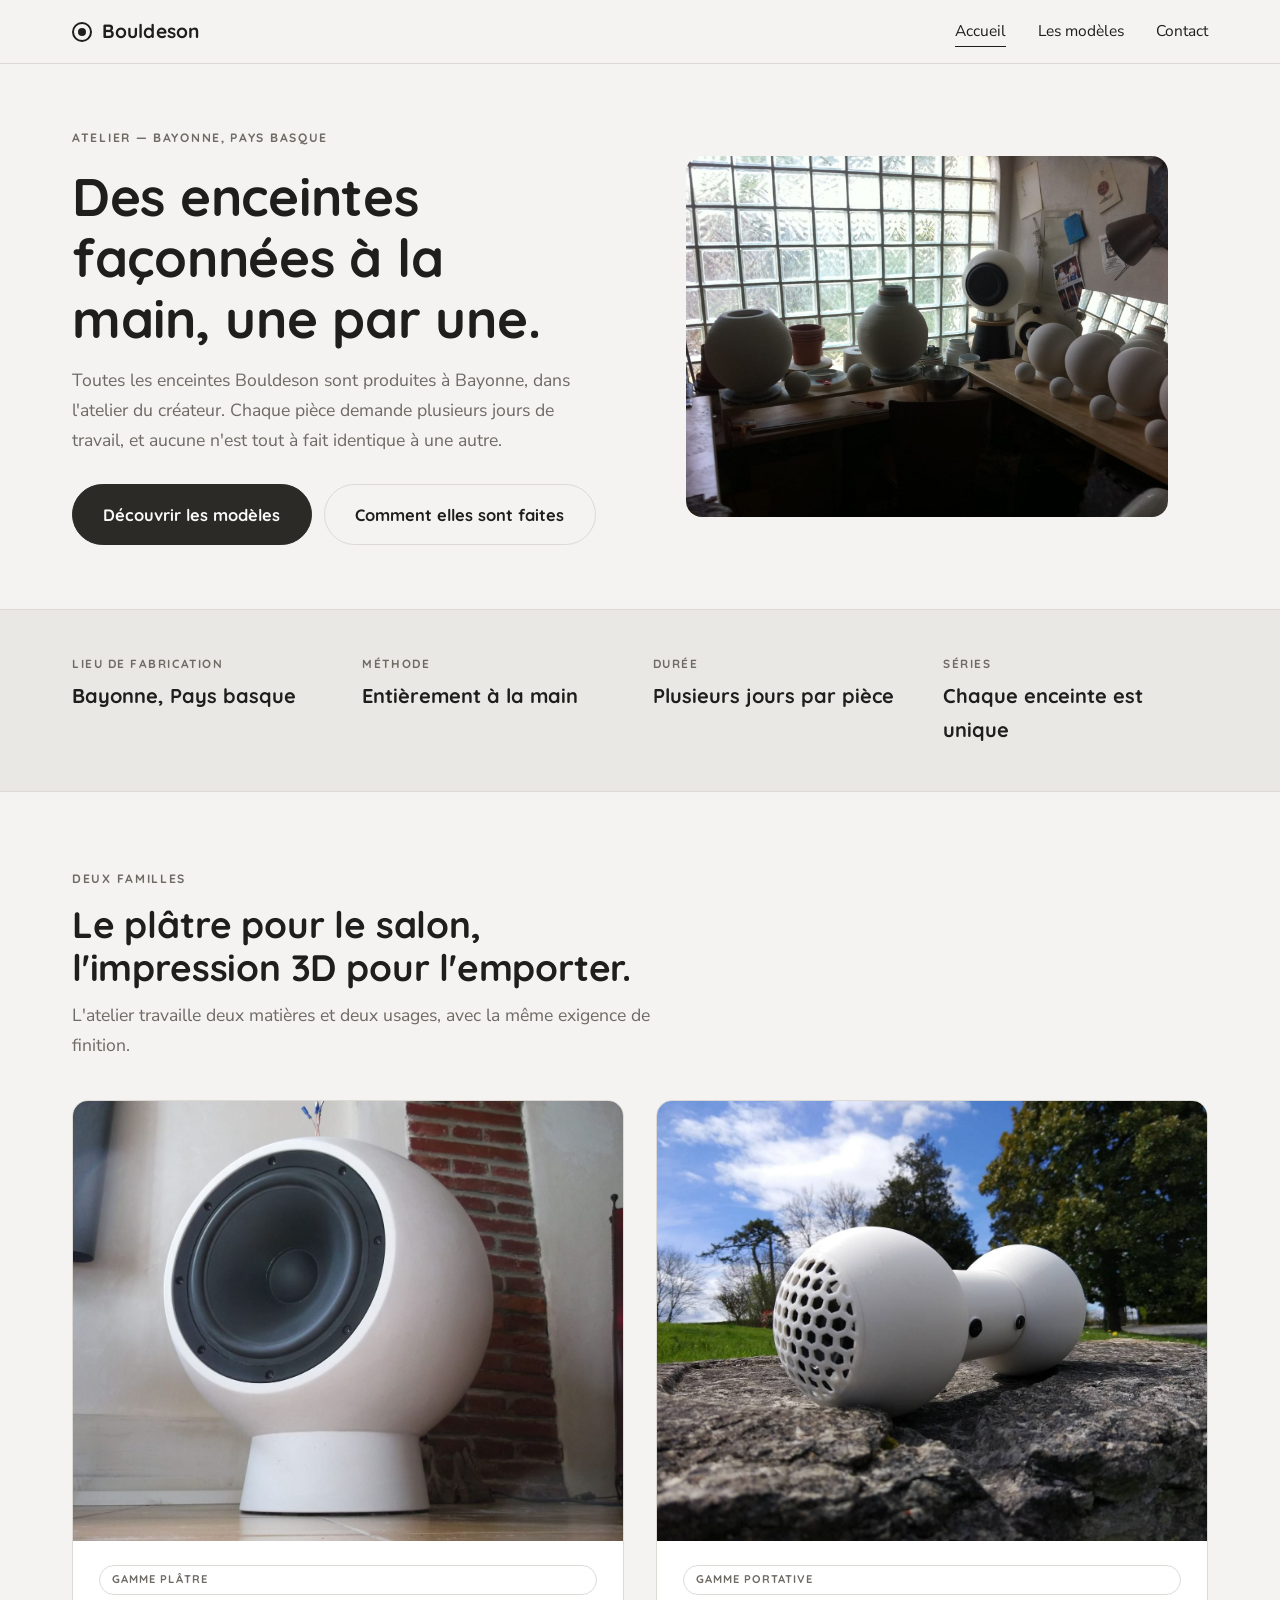
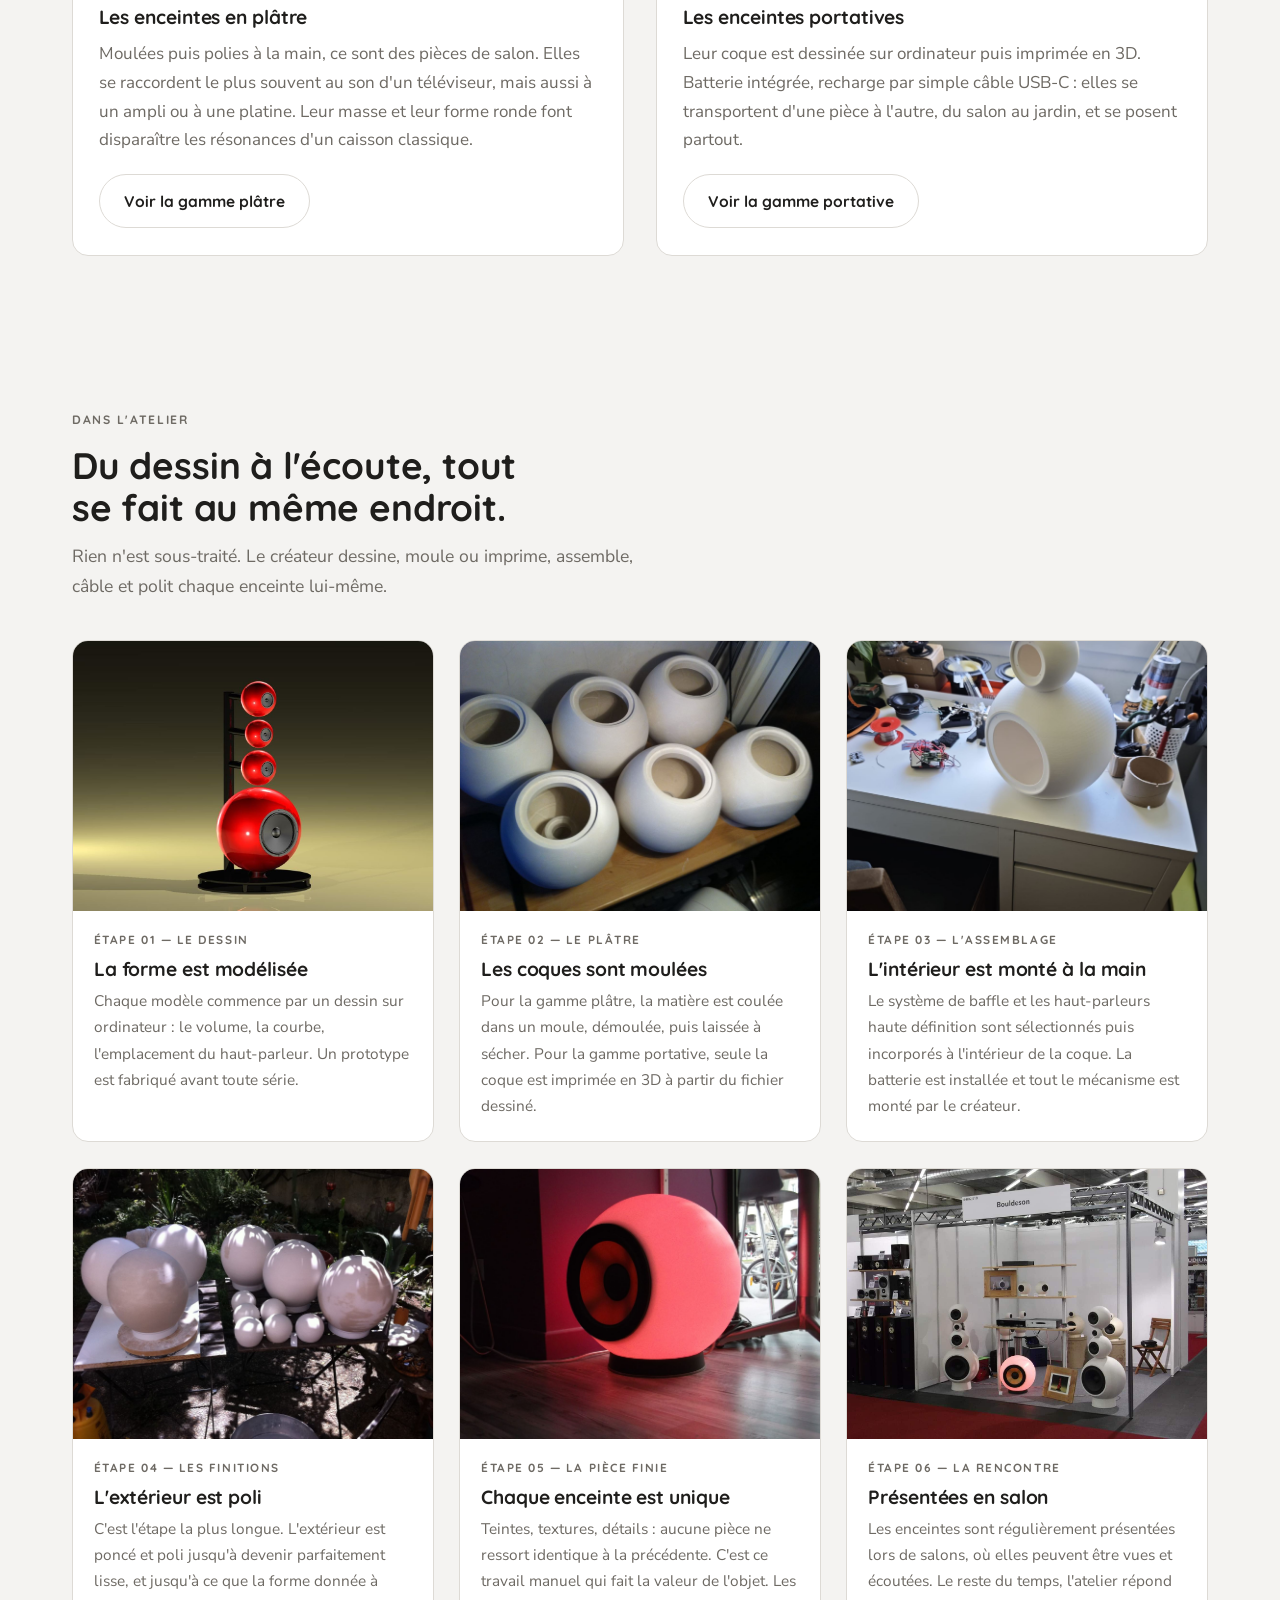
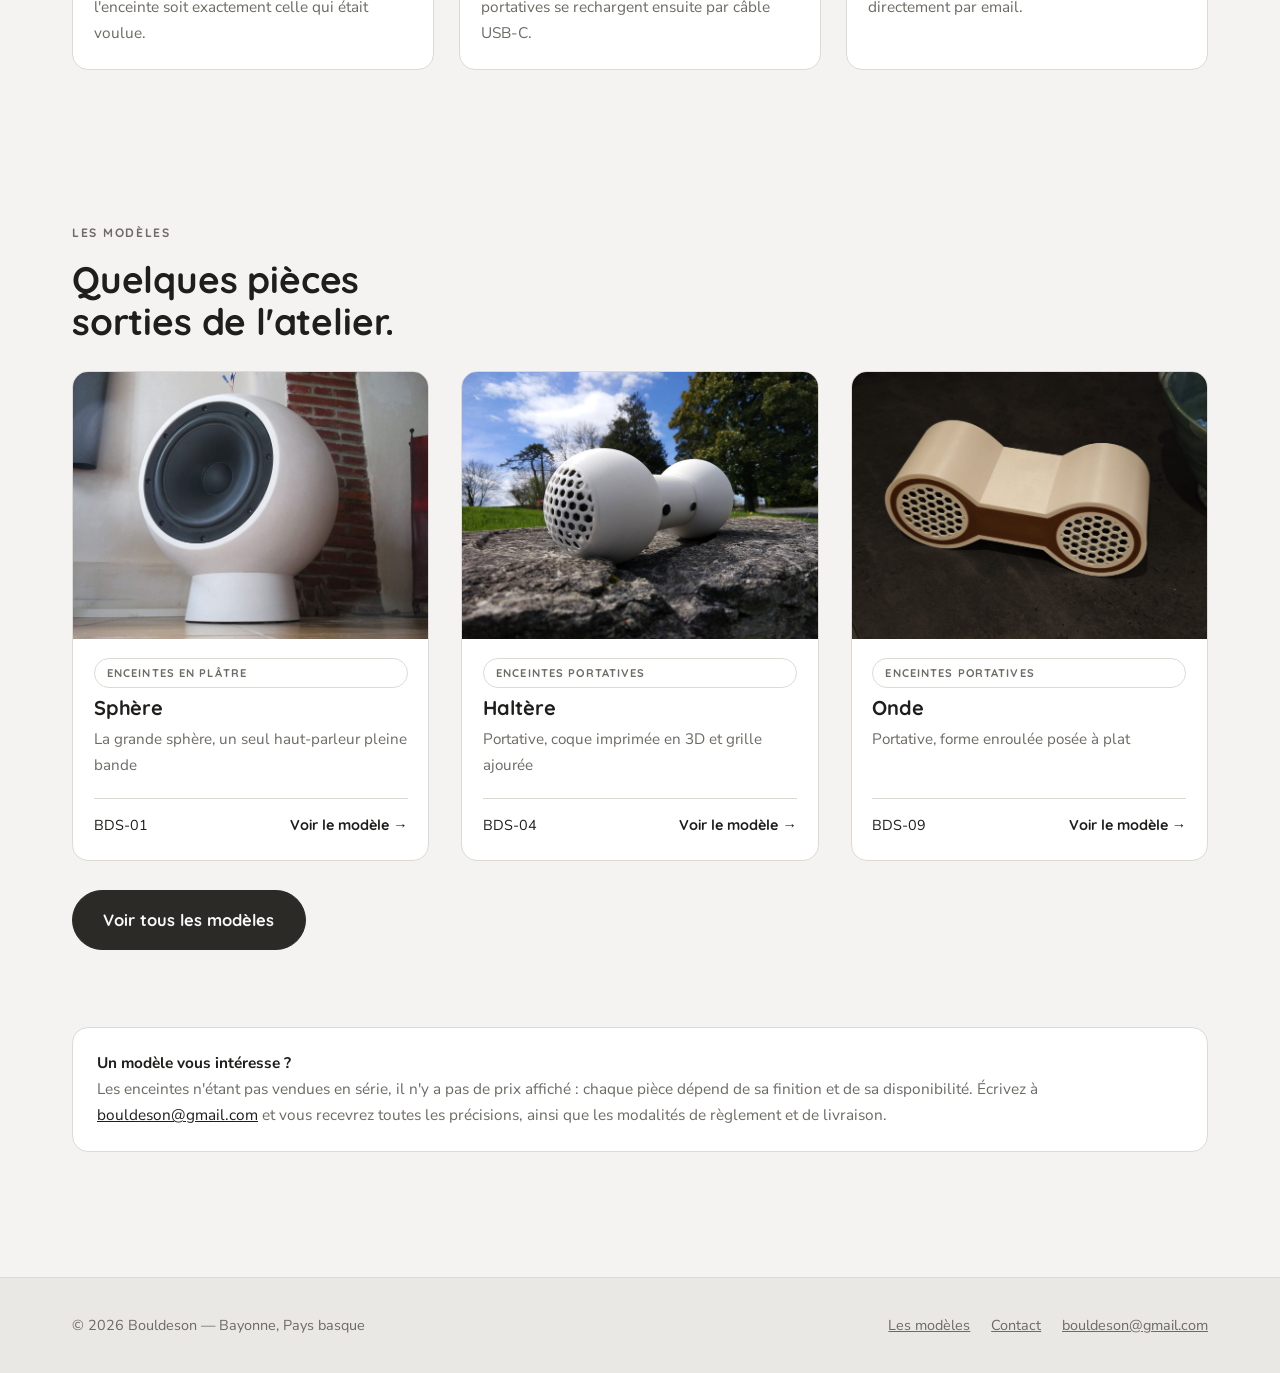
==== index.html @ 655f3ec2 "Add files via upload" ====
<!DOCTYPE html>
<html lang="fr">
<head>
<meta charset="utf-8">
<meta name="viewport" content="width=device-width, initial-scale=1">
<title>Bouldeson — Enceintes faites main à Bayonne</title>
<meta name="description" content="Enceintes en plâtre et enceintes portatives imprimées en 3D, dessinées et fabriquées à la main dans un atelier de Bayonne. Chaque pièce est unique.">
<link rel="preconnect" href="https://fonts.googleapis.com">
<link rel="preconnect" href="https://fonts.gstatic.com" crossorigin>
<link rel="stylesheet" href="https://fonts.googleapis.com/css2?family=Quicksand:wght@500;600;700&family=Nunito+Sans:wght@400;600;700&display=swap">
<link rel="stylesheet" href="css/style.css">
</head>
<body>

<header class="site-header">
  <div class="wrap">
    <a class="logo" href="index.html"><span class="logo-mark" aria-hidden="true"></span><span data-cfg="marque">Bouldeson</span></a>
    <nav class="nav" aria-label="Navigation principale">
      <a href="index.html" aria-current="page">Accueil</a>
      <a href="boutique.html">Les modèles</a>
      <a href="contact.html">Contact</a>
    </nav>
  </div>
</header>

<main>

  <!-- ===== BANDEAU D'ACCUEIL ===== -->
  <section class="wrap hero">
    <div class="hero-text">
      <p class="eyebrow">Atelier — <span data-cfg="ville">Bayonne</span></p>
      <h1>Des enceintes façonnées à la main, une par une.</h1>
      <p class="lede">Toutes les enceintes Bouldeson sont produites à Bayonne, dans l'atelier du créateur. Chaque pièce demande plusieurs jours de travail, et aucune n'est tout à fait identique à une autre.</p>
      <div class="hero-actions">
        <a class="btn btn-large" href="boutique.html">Découvrir les modèles</a>
        <a class="btn btn-ghost btn-large" href="#fabrication">Comment elles sont faites</a>
      </div>
    </div>
    <figure class="hero-figure">
      <img src="images/atelier-etabli.jpg" alt="L'établi de l'atelier, avec plusieurs enceintes sphériques en cours de fabrication">
    </figure>
  </section>

  <!-- ===== REPÈRES ===== -->
  <section class="strip">
    <dl class="wrap">
      <div><dt>Lieu de fabrication</dt><dd>Bayonne, Pays basque</dd></div>
      <div><dt>Méthode</dt><dd>Entièrement à la main</dd></div>
      <div><dt>Durée</dt><dd>Plusieurs jours par pièce</dd></div>
      <div><dt>Séries</dt><dd>Chaque enceinte est unique</dd></div>
    </dl>
  </section>

  <!-- ===== LES DEUX GAMMES ===== -->
  <section class="wrap section" id="gammes">
    <div class="section-head">
      <p class="eyebrow">Deux familles</p>
      <h2>Le plâtre pour le salon, l'impression 3D pour l'emporter.</h2>
      <p class="lede">L'atelier travaille deux matières et deux usages, avec la même exigence de finition.</p>
    </div>

    <div class="gammes">
      <article class="gamme">
        <img src="images/bds-01-1.jpg" alt="Enceinte sphérique en plâtre blanc posée dans un salon">
        <div class="gamme-corps">
          <span class="etiquette">Gamme plâtre</span>
          <h3>Les enceintes en plâtre</h3>
          <p>Moulées puis polies à la main, ce sont des pièces de salon. Elles se raccordent le plus souvent au son d'un téléviseur, mais aussi à un ampli ou à une platine. Leur masse et leur forme ronde font disparaître les résonances d'un caisson classique.</p>
          <a class="btn btn-ghost" href="boutique.html#platre">Voir la gamme plâtre</a>
        </div>
      </article>

      <article class="gamme">
        <img src="images/bds-04-1.jpg" alt="Enceinte portative blanche imprimée en 3D, posée sur un rocher">
        <div class="gamme-corps">
          <span class="etiquette">Gamme portative</span>
          <h3>Les enceintes portatives</h3>
          <p>Leur coque est dessinée sur ordinateur puis imprimée en 3D. Batterie intégrée, recharge par simple câble USB-C : elles se transportent d'une pièce à l'autre, du salon au jardin, et se posent partout.</p>
          <a class="btn btn-ghost" href="boutique.html#portative">Voir la gamme portative</a>
        </div>
      </article>
    </div>
  </section>

  <!-- ===== LA FABRICATION ===== -->
  <section class="wrap section" id="fabrication">
    <div class="section-head">
      <p class="eyebrow">Dans l'atelier</p>
      <h2>Du dessin à l'écoute, tout se fait au même endroit.</h2>
      <p class="lede">Rien n'est sous-traité. Le créateur dessine, moule ou imprime, assemble, câble et polit chaque enceinte lui-même.</p>
    </div>

    <ol class="etapes">
      <li>
        <img src="images/atelier-prototype.jpg" alt="Prototype d'enceinte colonne présenté sur fond coloré" loading="lazy">
        <div class="etape-corps">
          <span class="num">Étape 01 — Le dessin</span>
          <h3>La forme est modélisée</h3>
          <p>Chaque modèle commence par un dessin sur ordinateur : le volume, la courbe, l'emplacement du haut-parleur. Un prototype est fabriqué avant toute série.</p>
        </div>
      </li>
      <li>
        <img src="images/atelier-moulage.jpg" alt="Plusieurs sphères en plâtre brut posées sur une planche après démoulage" loading="lazy">
        <div class="etape-corps">
          <span class="num">Étape 02 — Le plâtre</span>
          <h3>Les coques sont moulées</h3>
          <p>Pour la gamme plâtre, la matière est coulée dans un moule, démoulée, puis laissée à sécher. Pour la gamme portative, seule la coque est imprimée en 3D à partir du fichier dessiné.</p>
        </div>
      </li>
      <li>
        <img src="images/atelier-assemblage.jpg" alt="Enceinte en cours d'assemblage sur l'établi, entourée de composants" loading="lazy">
        <div class="etape-corps">
          <span class="num">Étape 03 — L'assemblage</span>
          <h3>L'intérieur est monté à la main</h3>
          <p>Le système de baffle et les haut-parleurs haute définition sont sélectionnés puis incorporés à l'intérieur de la coque. La batterie est installée et tout le mécanisme est monté par le créateur.</p>
        </div>
      </li>
      <li>
        <img src="images/atelier-finitions.jpg" alt="Coques d'enceintes en cours de finition à l'extérieur de l'atelier" loading="lazy">
        <div class="etape-corps">
          <span class="num">Étape 04 — Les finitions</span>
          <h3>L'extérieur est poli</h3>
          <p>C'est l'étape la plus longue. L'extérieur est poncé et poli jusqu'à devenir parfaitement lisse, et jusqu'à ce que la forme donnée à l'enceinte soit exactement celle qui était voulue.</p>
        </div>
      </li>
      <li>
        <img src="images/bds-03-2.jpg" alt="Enceinte deux voies terminée, posée dans un intérieur" loading="lazy">
        <div class="etape-corps">
          <span class="num">Étape 05 — La pièce finie</span>
          <h3>Chaque enceinte est unique</h3>
          <p>Teintes, textures, détails : aucune pièce ne ressort identique à la précédente. C'est ce travail manuel qui fait la valeur de l'objet. Les portatives se rechargent ensuite par câble USB-C.</p>
        </div>
      </li>
      <li>
        <img src="images/atelier-salon.jpg" alt="Le stand Bouldeson lors d'un salon de présentation" loading="lazy">
        <div class="etape-corps">
          <span class="num">Étape 06 — La rencontre</span>
          <h3>Présentées en salon</h3>
          <p>Les enceintes sont régulièrement présentées lors de salons, où elles peuvent être vues et écoutées. Le reste du temps, l'atelier répond directement par email.</p>
        </div>
      </li>
    </ol>
  </section>

  <!-- ===== APERÇU DES MODÈLES ===== -->
  <section class="wrap section">
    <div class="section-head">
      <p class="eyebrow">Les modèles</p>
      <h2>Quelques pièces sorties de l'atelier.</h2>
    </div>
    <div class="grille-produits" data-apercu-produits></div>
    <div class="hero-actions">
      <a class="btn btn-large" href="boutique.html">Voir tous les modèles</a>
    </div>
  </section>

  <!-- ===== CONTACT ===== -->
  <section class="wrap section" style="padding-top:0">
    <div class="encadre">
      <strong>Un modèle vous intéresse ?</strong><br>
      Les enceintes n'étant pas vendues en série, il n'y a pas de prix affiché : chaque pièce dépend de sa finition et de sa disponibilité. Écrivez à <a data-cfg="email" href="#">bouldeson@gmail.com</a> et vous recevrez toutes les précisions, ainsi que les modalités de règlement et de livraison.
    </div>
  </section>

</main>

<footer class="site-footer">
  <div class="wrap">
    <p>© <span data-annee>2026</span> <span data-cfg="marque">Bouldeson</span> — <span data-cfg="ville">Bayonne</span></p>
    <div class="footer-liens">
      <a href="boutique.html">Les modèles</a>
      <a href="contact.html">Contact</a>
      <a data-cfg="email" href="#">bouldeson@gmail.com</a>
    </div>
  </div>
</footer>

<script src="js/config.js"></script>
<script src="js/site.js"></script>
</body>
</html>
---- css/style.css ----
/* =====================================================================
   BOULDESON — FEUILLE DE STYLE
   Pour changer les couleurs, modifiez uniquement le bloc :root.
   ===================================================================== */

:root{
  --ground:      #F4F3F1;   /* fond de page */
  --surface:     #FFFFFF;   /* fond des cartes */
  --surface-2:   #EAE8E4;   /* fond alterné */
  --ink:         #1F1E1C;   /* texte principal */
  --ink-soft:    #6E6A64;   /* texte secondaire */
  --line:        #DDDAD5;   /* filets, bordures */
  --accent:      #2B2A27;   /* boutons, éléments actifs */
  --accent-ink:  #FAF9F7;   /* texte sur fond accent */
  --focus:       #6E6A64;

  --display: "Quicksand", "Trebuchet MS", sans-serif;
  --body:    "Nunito Sans", "Helvetica Neue", Arial, sans-serif;

  --max:  1180px;
  --gap:  clamp(1.4rem, 3vw, 2.6rem);
  --r:    16px;       /* rayon des angles — arrondi */
  --r-sm: 10px;
}

@media (prefers-color-scheme: dark){
  :root:not([data-theme="light"]){
    --ground:     #141313;
    --surface:    #1D1C1B;
    --surface-2:  #232221;
    --ink:        #EDECEA;
    --ink-soft:   #A09C96;
    --line:       #302E2C;
    --accent:     #EDECEA;
    --accent-ink: #1A1918;
    --focus:      #A09C96;
  }
}
:root[data-theme="dark"]{
  --ground:     #141313;
  --surface:    #1D1C1B;
  --surface-2:  #232221;
  --ink:        #EDECEA;
  --ink-soft:   #A09C96;
  --line:       #302E2C;
  --accent:     #EDECEA;
  --accent-ink: #1A1918;
  --focus:      #A09C96;
}

*{ box-sizing: border-box; }

body{
  margin: 0;
  background: var(--ground);
  color: var(--ink);
  font-family: var(--body);
  font-size: 17px;
  line-height: 1.7;
  -webkit-font-smoothing: antialiased;
}

img{ max-width: 100%; display: block; }
a{ color: inherit; }

:focus-visible{ outline: 2px solid var(--focus); outline-offset: 3px; }

.wrap{
  width: 100%;
  max-width: var(--max);
  margin-inline: auto;
  padding-inline: 22px;
}

/* --- Typographie ---------------------------------------------------- */
h1,h2,h3{
  font-family: var(--display);
  font-weight: 700;
  line-height: 1.15;
  text-wrap: balance;
  margin: 0;
  letter-spacing: -0.005em;
}
h1{ font-size: clamp(2.1rem, 4.8vw, 3.3rem); }
h2{ font-size: clamp(1.6rem, 3.2vw, 2.3rem); }
h3{ font-size: 1.2rem; }
p{ margin: 0; }

.eyebrow{
  font-family: var(--display);
  font-weight: 700;
  font-size: 0.76rem;
  letter-spacing: 0.14em;
  text-transform: uppercase;
  color: var(--ink-soft);
  margin: 0;
}
.lede{ font-size: 1.1rem; color: var(--ink-soft); max-width: 62ch; }
.mesure{ max-width: 64ch; }

/* --- Entête --------------------------------------------------------- */
.site-header{
  position: sticky;
  top: env(safe-area-inset-top, 0px);
  z-index: 50;
  background: color-mix(in srgb, var(--ground) 90%, transparent);
  backdrop-filter: blur(10px);
  border-bottom: 1px solid var(--line);
}
.site-header .wrap{
  display: flex;
  align-items: center;
  justify-content: space-between;
  gap: 1rem;
  padding-block: 0.95rem;
}
.logo{
  font-family: var(--display);
  font-weight: 700;
  font-size: 1.2rem;
  letter-spacing: 0.01em;
  text-decoration: none;
  display: inline-flex;
  align-items: center;
  gap: 0.6rem;
}
.logo-mark{
  width: 20px; height: 20px;
  flex: none;
  border-radius: 50%;
  border: 2px solid var(--ink);
  position: relative;
}
.logo-mark::after{
  content: "";
  position: absolute;
  inset: 4px;
  border-radius: 50%;
  background: var(--ink);
}
.nav{ display: flex; gap: clamp(1rem, 3vw, 2rem); align-items: center; font-size: 0.97rem; }
.nav a{ text-decoration: none; padding-block: 2px; border-bottom: 1.5px solid transparent; }
.nav a:hover{ border-bottom-color: var(--line); }
.nav a[aria-current="page"]{ border-bottom-color: var(--ink); }

/* --- Boutons -------------------------------------------------------- */
.btn{
  display: inline-flex;
  align-items: center;
  gap: 0.5rem;
  font-family: var(--display);
  font-weight: 700;
  font-size: 0.97rem;
  padding: 0.78rem 1.5rem;
  border-radius: 100px;
  border: 1.5px solid var(--accent);
  background: var(--accent);
  color: var(--accent-ink);
  text-decoration: none;
  cursor: pointer;
  transition: transform .12s ease, opacity .12s ease;
}
.btn:hover{ transform: translateY(-1px); opacity: .9; }
.btn-ghost{ background: transparent; color: var(--ink); border-color: var(--line); }
.btn-ghost:hover{ border-color: var(--ink); }
.btn-large{ padding: 0.95rem 1.9rem; font-size: 1.03rem; }

/* --- Bandeau d'accueil ---------------------------------------------- */
.hero{
  display: grid;
  grid-template-columns: 1fr 1.05fr;
  gap: var(--gap);
  align-items: center;
  padding-block: clamp(2.2rem, 5vw, 4.2rem);
}
.hero-text > * + *{ margin-top: 1.1rem; }
.hero-actions{ display: flex; flex-wrap: wrap; gap: 0.75rem; margin-top: 1.8rem; }
.hero-figure{
  border-radius: var(--r);
  overflow: hidden;
  background: var(--surface);
}
.hero-figure img{ width: 100%; aspect-ratio: 4 / 3; object-fit: cover; }

/* --- Bandeau de repères --------------------------------------------- */
.strip{ border-block: 1px solid var(--line); background: var(--surface-2); }
.strip .wrap{
  display: grid;
  grid-template-columns: repeat(auto-fit, minmax(200px, 1fr));
  gap: 1.6rem;
  padding-block: 1.7rem;
}
.strip dt{
  font-family: var(--display);
  font-weight: 700;
  font-size: 0.74rem;
  letter-spacing: 0.13em;
  text-transform: uppercase;
  color: var(--ink-soft);
}
.strip dd{ margin: 0.3rem 0 0; font-family: var(--display); font-weight: 700; font-size: 1.25rem; }

/* --- Sections ------------------------------------------------------- */
.section{ padding-block: clamp(2.8rem, 6vw, 5rem); }
.section-head{ max-width: 60ch; }
.section-head > * + *{ margin-top: 0.85rem; }
.prose > * + *{ margin-top: 1.05rem; }

/* --- Les deux gammes ------------------------------------------------- */
.gammes{
  display: grid;
  grid-template-columns: 1fr 1fr;
  gap: clamp(1.2rem, 2.5vw, 2rem);
  margin-top: 2.4rem;
}
.gamme{
  background: var(--surface);
  border: 1px solid var(--line);
  border-radius: var(--r);
  overflow: hidden;
  display: flex;
  flex-direction: column;
}
.gamme img{ width: 100%; aspect-ratio: 5 / 4; object-fit: cover; }
.gamme-corps{ padding: 1.5rem 1.6rem 1.7rem; display: flex; flex-direction: column; gap: 0.7rem; flex: 1; }
.gamme-corps p{ color: var(--ink-soft); }
.gamme-corps .btn{ align-self: flex-start; margin-top: 0.5rem; }

/* --- Étapes de fabrication ------------------------------------------ */
.etapes{
  list-style: none;
  margin: 2.4rem 0 0;
  padding: 0;
  display: grid;
  grid-template-columns: repeat(auto-fit, minmax(270px, 1fr));
  gap: clamp(1.1rem, 2vw, 1.6rem);
}
.etapes li{
  background: var(--surface);
  border: 1px solid var(--line);
  border-radius: var(--r);
  overflow: hidden;
  display: flex;
  flex-direction: column;
}
.etapes img{ width: 100%; aspect-ratio: 4 / 3; object-fit: cover; }
.etape-corps{ padding: 1.2rem 1.3rem 1.4rem; display: flex; flex-direction: column; gap: 0.5rem; }
.etapes .num{
  font-family: var(--display);
  font-weight: 700;
  font-size: 0.74rem;
  letter-spacing: 0.13em;
  text-transform: uppercase;
  color: var(--ink-soft);
}
.etapes p{ color: var(--ink-soft); font-size: 0.96rem; }

/* --- Grille des modèles ---------------------------------------------- */
.filtres{ display: flex; flex-wrap: wrap; gap: 0.6rem; margin-top: 2rem; }
.filtre{
  font-family: var(--display);
  font-weight: 700;
  font-size: 0.9rem;
  padding: 0.5rem 1.1rem;
  border-radius: 100px;
  border: 1.5px solid var(--line);
  background: transparent;
  color: var(--ink);
  cursor: pointer;
}
.filtre[aria-pressed="true"]{ background: var(--accent); color: var(--accent-ink); border-color: var(--accent); }

.grille-produits{
  display: grid;
  grid-template-columns: repeat(auto-fill, minmax(290px, 1fr));
  gap: clamp(1.2rem, 2.5vw, 2rem);
  margin-top: 1.8rem;
}
.carte{
  display: flex;
  flex-direction: column;
  background: var(--surface);
  border: 1px solid var(--line);
  border-radius: var(--r);
  overflow: hidden;
  text-decoration: none;
  transition: border-color .15s ease, transform .15s ease;
}
.carte:hover{ border-color: var(--ink); transform: translateY(-2px); }
.carte img{ width: 100%; aspect-ratio: 4 / 3; object-fit: cover; }
.carte-corps{ padding: 1.2rem 1.3rem 1.4rem; display: flex; flex-direction: column; gap: 0.5rem; flex: 1; }
.carte h3{ font-size: 1.25rem; }
.carte-accroche{ color: var(--ink-soft); font-size: 0.95rem; flex: 1; }
.carte-pied{
  display: flex; align-items: center; justify-content: space-between; gap: 0.75rem;
  margin-top: 0.7rem; padding-top: 0.85rem; border-top: 1px solid var(--line);
  font-size: 0.9rem;
}
.lien-fleche{ font-family: var(--display); font-weight: 700; }

.etiquette{
  display: inline-block;
  font-family: var(--display);
  font-weight: 700;
  font-size: 0.7rem;
  letter-spacing: 0.1em;
  text-transform: uppercase;
  padding: 0.3rem 0.75rem;
  border: 1px solid var(--line);
  border-radius: 100px;
  color: var(--ink-soft);
}

/* --- Fiche produit -------------------------------------------------- */
.fiche{
  display: grid;
  grid-template-columns: 1.15fr 1fr;
  gap: var(--gap);
  padding-block: clamp(1.8rem, 4vw, 3rem);
  align-items: start;
}
.fiche-photos{ display: flex; flex-direction: column; gap: 12px; position: sticky; top: 100px; }
.fiche-photos img{ width: 100%; border-radius: var(--r); background: var(--surface); object-fit: cover; }
.photo-principale{ aspect-ratio: 4 / 3; }
.vignettes{ display: grid; grid-template-columns: repeat(auto-fit, minmax(84px, 1fr)); gap: 10px; }
.vignettes img{ aspect-ratio: 1 / 1; cursor: pointer; border: 2px solid transparent; border-radius: var(--r-sm); }
.vignettes img[aria-selected="true"]{ border-color: var(--ink); }

.fiche-infos > * + *{ margin-top: 1.1rem; }

.encadre{
  background: var(--surface);
  border: 1px solid var(--line);
  border-radius: var(--r);
  padding: 1.4rem 1.5rem;
  font-size: 0.96rem;
  color: var(--ink-soft);
}
.encadre strong{ color: var(--ink); }
.encadre a{ color: var(--ink); }

/* --- Formulaires ---------------------------------------------------- */
.form-bloc{
  background: var(--surface);
  border: 1px solid var(--line);
  border-radius: var(--r);
  padding: clamp(1.4rem, 3vw, 2.2rem);
}
.champs{ display: grid; grid-template-columns: 1fr 1fr; gap: 1rem; margin-top: 1.5rem; }
.champ{ display: flex; flex-direction: column; gap: 0.35rem; }
.champ.pleine{ grid-column: 1 / -1; }
label{ font-family: var(--display); font-size: 0.86rem; font-weight: 700; }
label .opt{ font-weight: 400; color: var(--ink-soft); }
input, select, textarea{
  font-family: var(--body);
  font-size: 1rem;
  color: var(--ink);
  background: var(--ground);
  border: 1px solid var(--line);
  border-radius: var(--r-sm);
  padding: 0.7rem 0.85rem;
  width: 100%;
}
input:focus, select:focus, textarea:focus{ border-color: var(--ink); outline: none; }
textarea{ resize: vertical; min-height: 120px; }

.form-actions{ display: flex; flex-wrap: wrap; gap: 0.7rem; margin-top: 1.4rem; }
.note{ font-size: 0.87rem; color: var(--ink-soft); margin-top: 1rem; }
.recap-zone{ margin-top: 1.2rem; }
.recap-zone textarea{ font-size: 0.87rem; min-height: 190px; }

/* --- Contact -------------------------------------------------------- */
.contact-grille{
  display: grid;
  grid-template-columns: 1fr 1.3fr;
  gap: var(--gap);
  align-items: start;
  margin-top: 2.4rem;
}
.coordonnees{ margin: 0; padding: 0; display: grid; gap: 1.4rem; }
.coordonnees dt{
  font-family: var(--display);
  font-weight: 700;
  font-size: 0.74rem;
  letter-spacing: 0.13em;
  text-transform: uppercase;
  color: var(--ink-soft);
}
.coordonnees dd{ margin: 0.3rem 0 0; font-size: 1.05rem; }
.coordonnees a{ text-decoration: none; border-bottom: 1px solid var(--line); }
.coordonnees a:hover{ border-bottom-color: var(--ink); }

/* --- Pied de page --------------------------------------------------- */
.site-footer{ border-top: 1px solid var(--line); background: var(--surface-2); margin-top: 3rem; }
.site-footer .wrap{
  display: flex; flex-wrap: wrap; gap: 1.2rem;
  justify-content: space-between; align-items: center;
  padding-block: 2.2rem; font-size: 0.9rem; color: var(--ink-soft);
}
.site-footer a{ color: inherit; }
.footer-liens{ display: flex; gap: 1.3rem; flex-wrap: wrap; }

/* --- Adaptation mobile ---------------------------------------------- */
@media (max-width: 880px){
  .hero, .gammes, .fiche, .contact-grille{ grid-template-columns: 1fr; }
  .fiche-photos{ position: static; }
  .site-header .wrap{ flex-wrap: wrap; }
}
@media (max-width: 520px){
  body{ font-size: 16px; }
  .champs{ grid-template-columns: 1fr; }
  .nav{ gap: 1rem; font-size: 0.92rem; }
}
@media (prefers-reduced-motion: reduce){
  *{ transition: none !important; animation: none !important; }
}
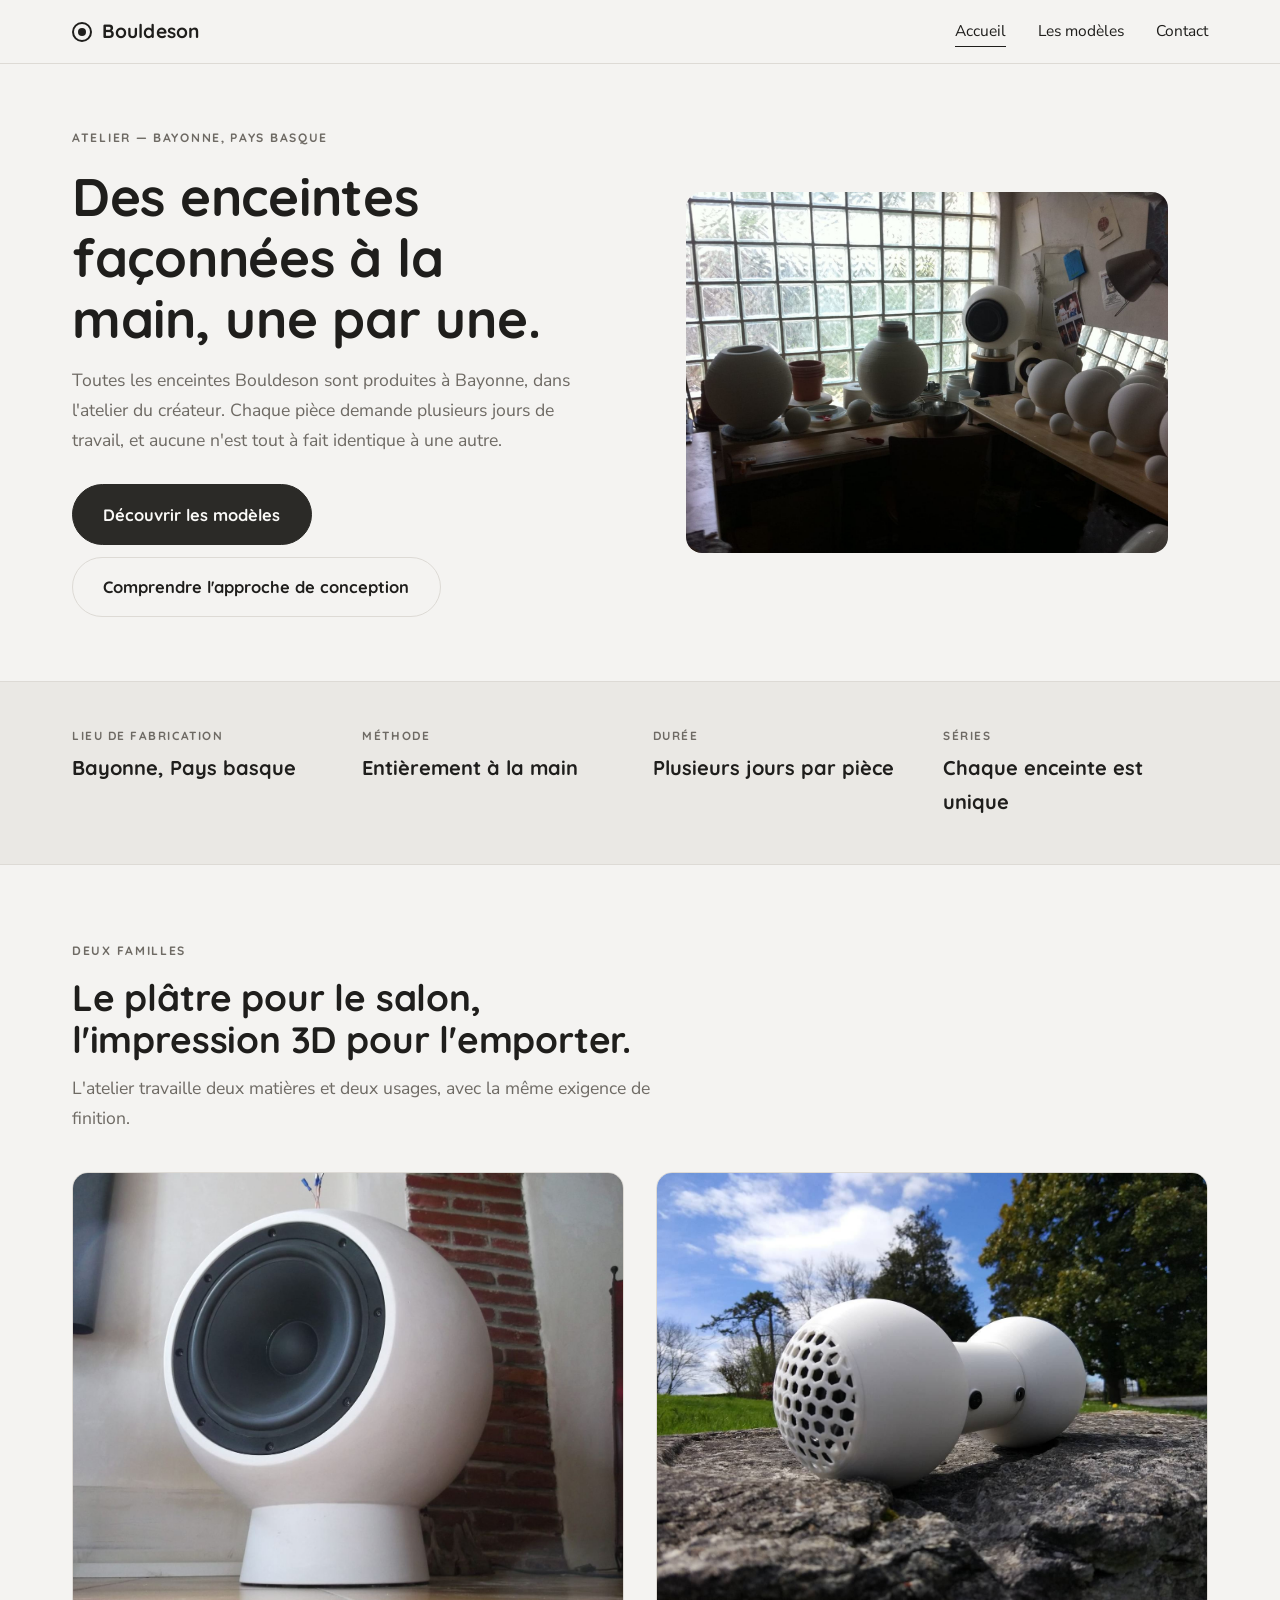
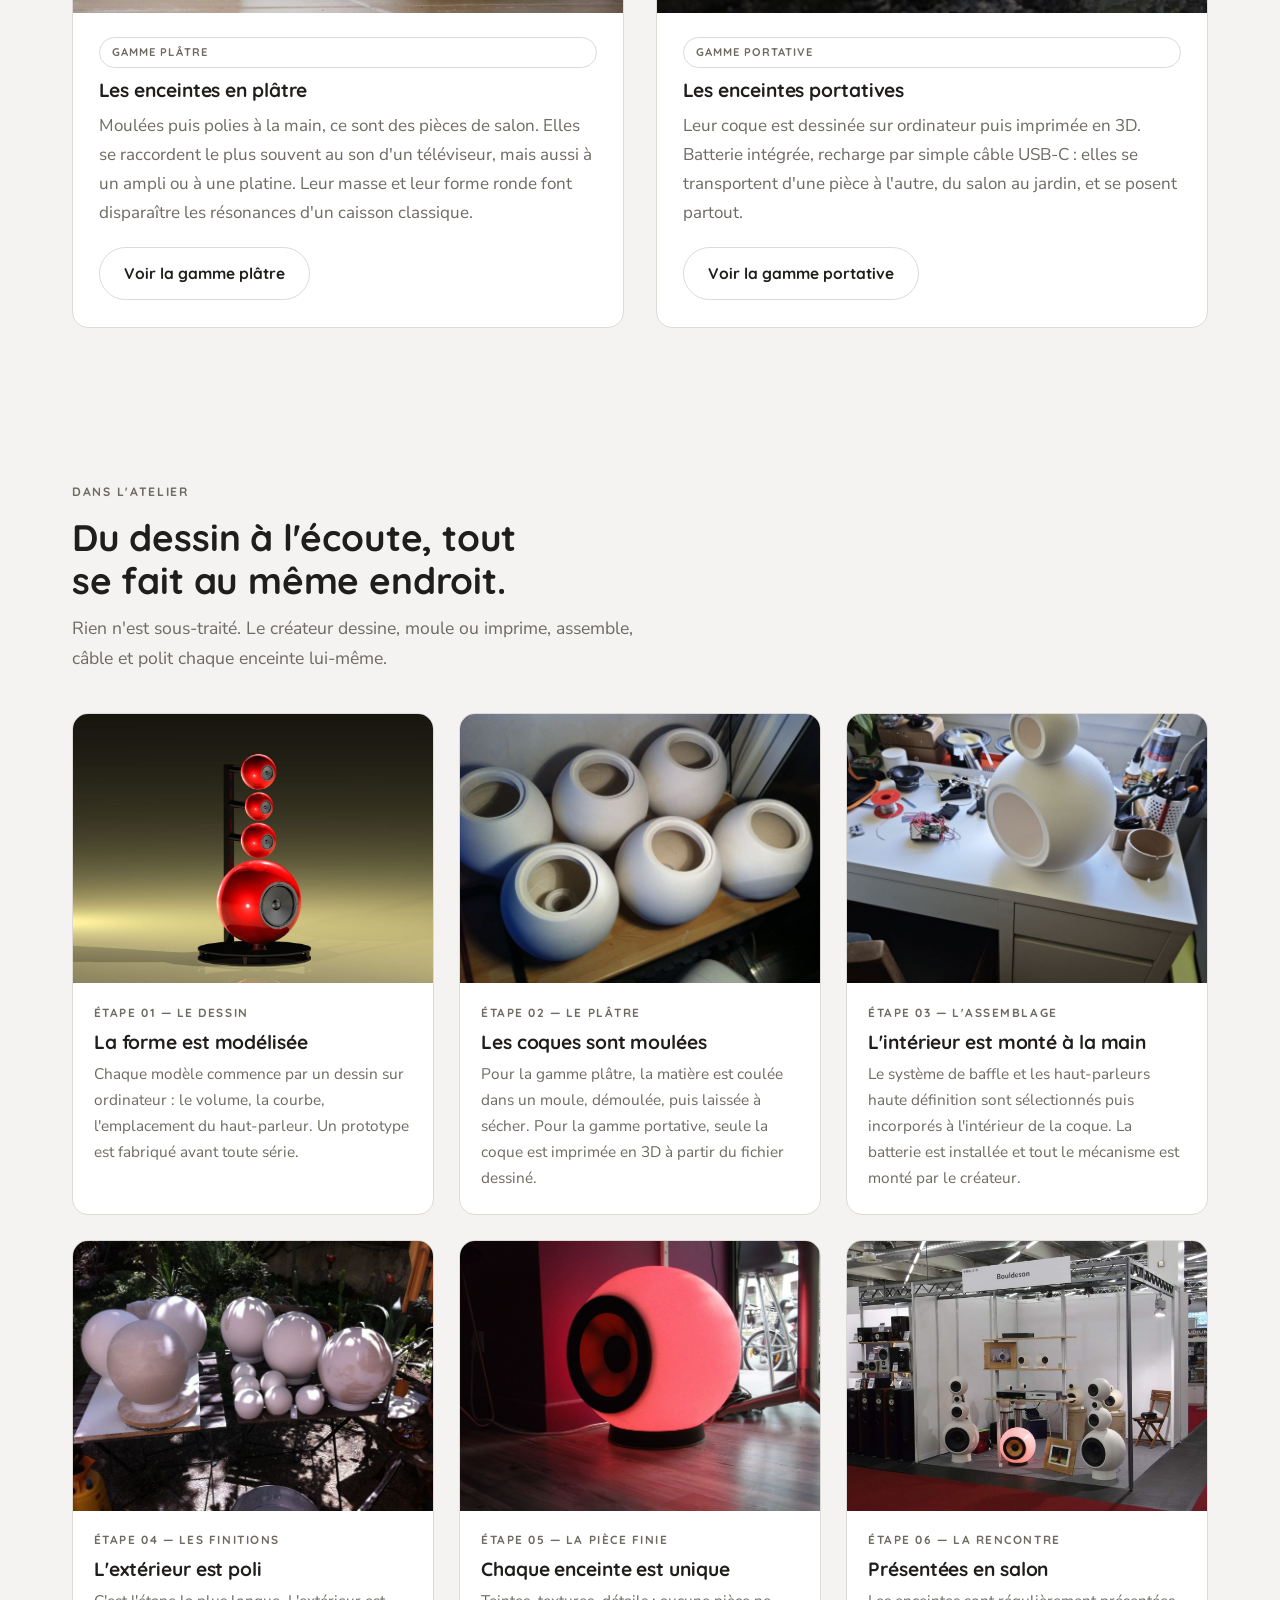
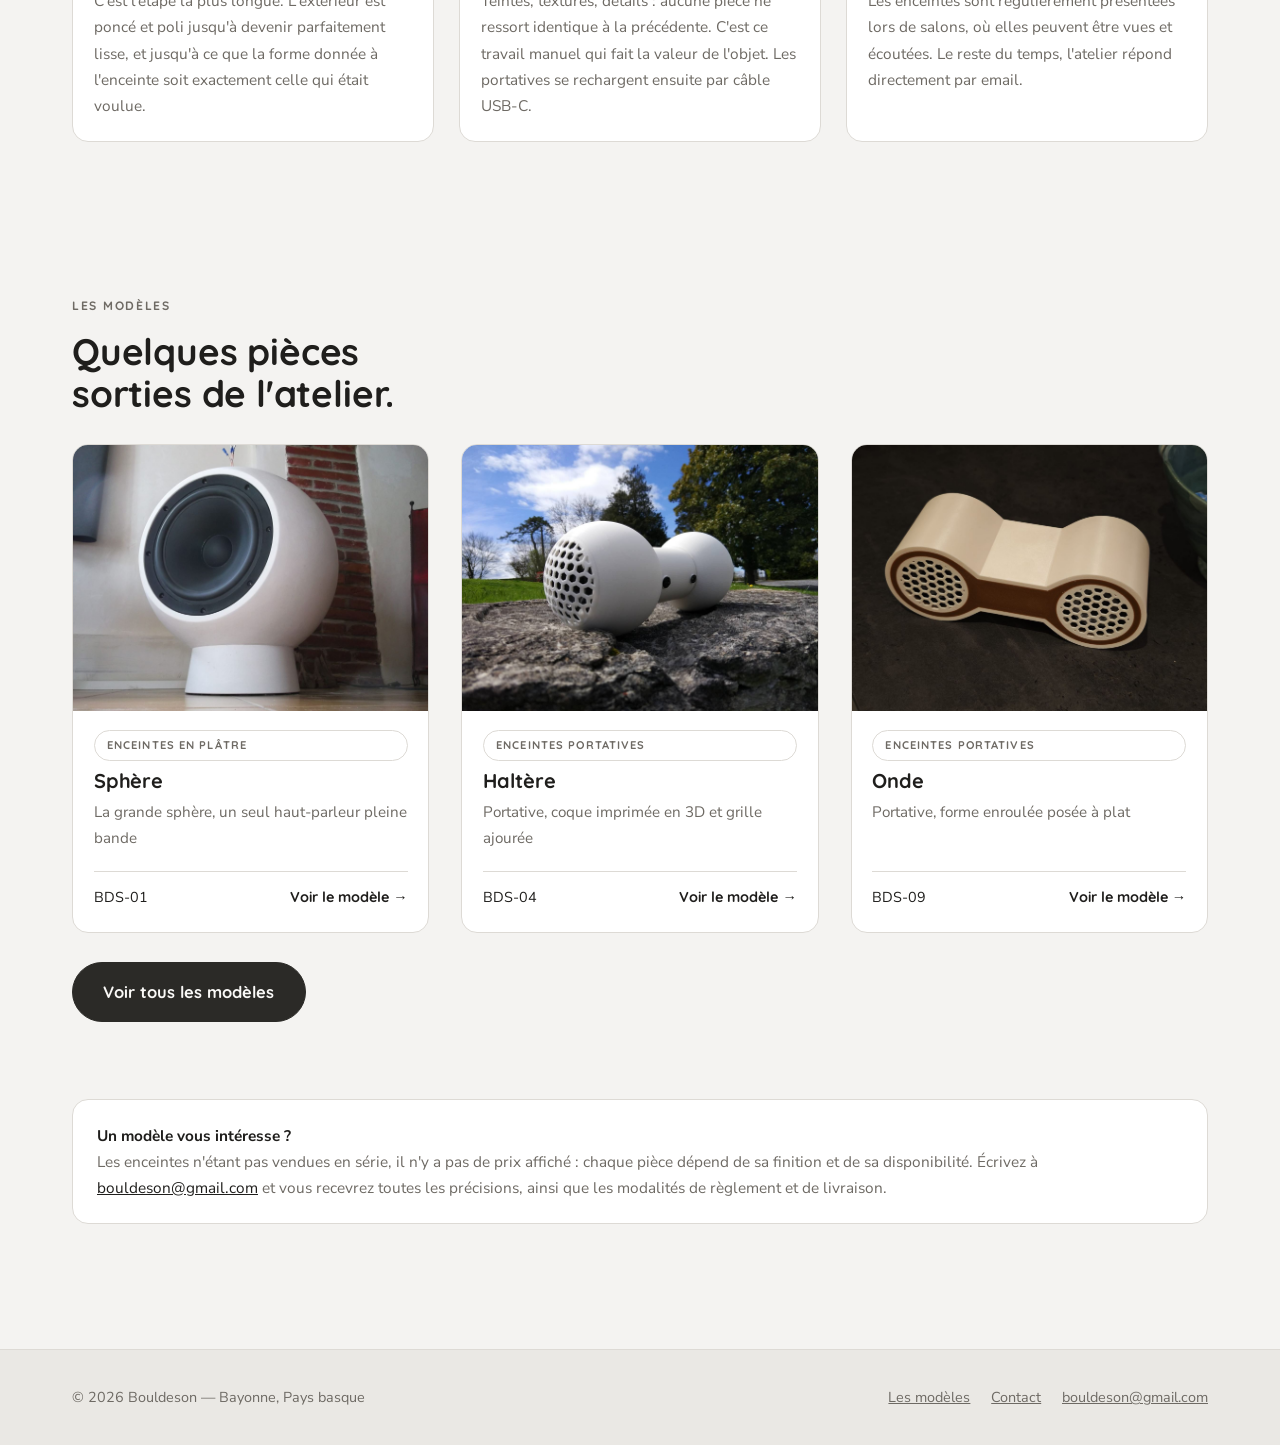
==== commit 14e506c4: "Update index.html" ====
--- a/index.html
+++ b/index.html
@@ -33,7 +33,7 @@
       <p class="lede">Toutes les enceintes Bouldeson sont produites à Bayonne, dans l'atelier du créateur. Chaque pièce demande plusieurs jours de travail, et aucune n'est tout à fait identique à une autre.</p>
       <div class="hero-actions">
         <a class="btn btn-large" href="boutique.html">Découvrir les modèles</a>
-        <a class="btn btn-ghost btn-large" href="#fabrication">Comment elles sont faites</a>
+        <a class="btn btn-ghost btn-large" href="#fabrication">Comprendre l'approche de conception</a>
       </div>
     </div>
     <figure class="hero-figure">
